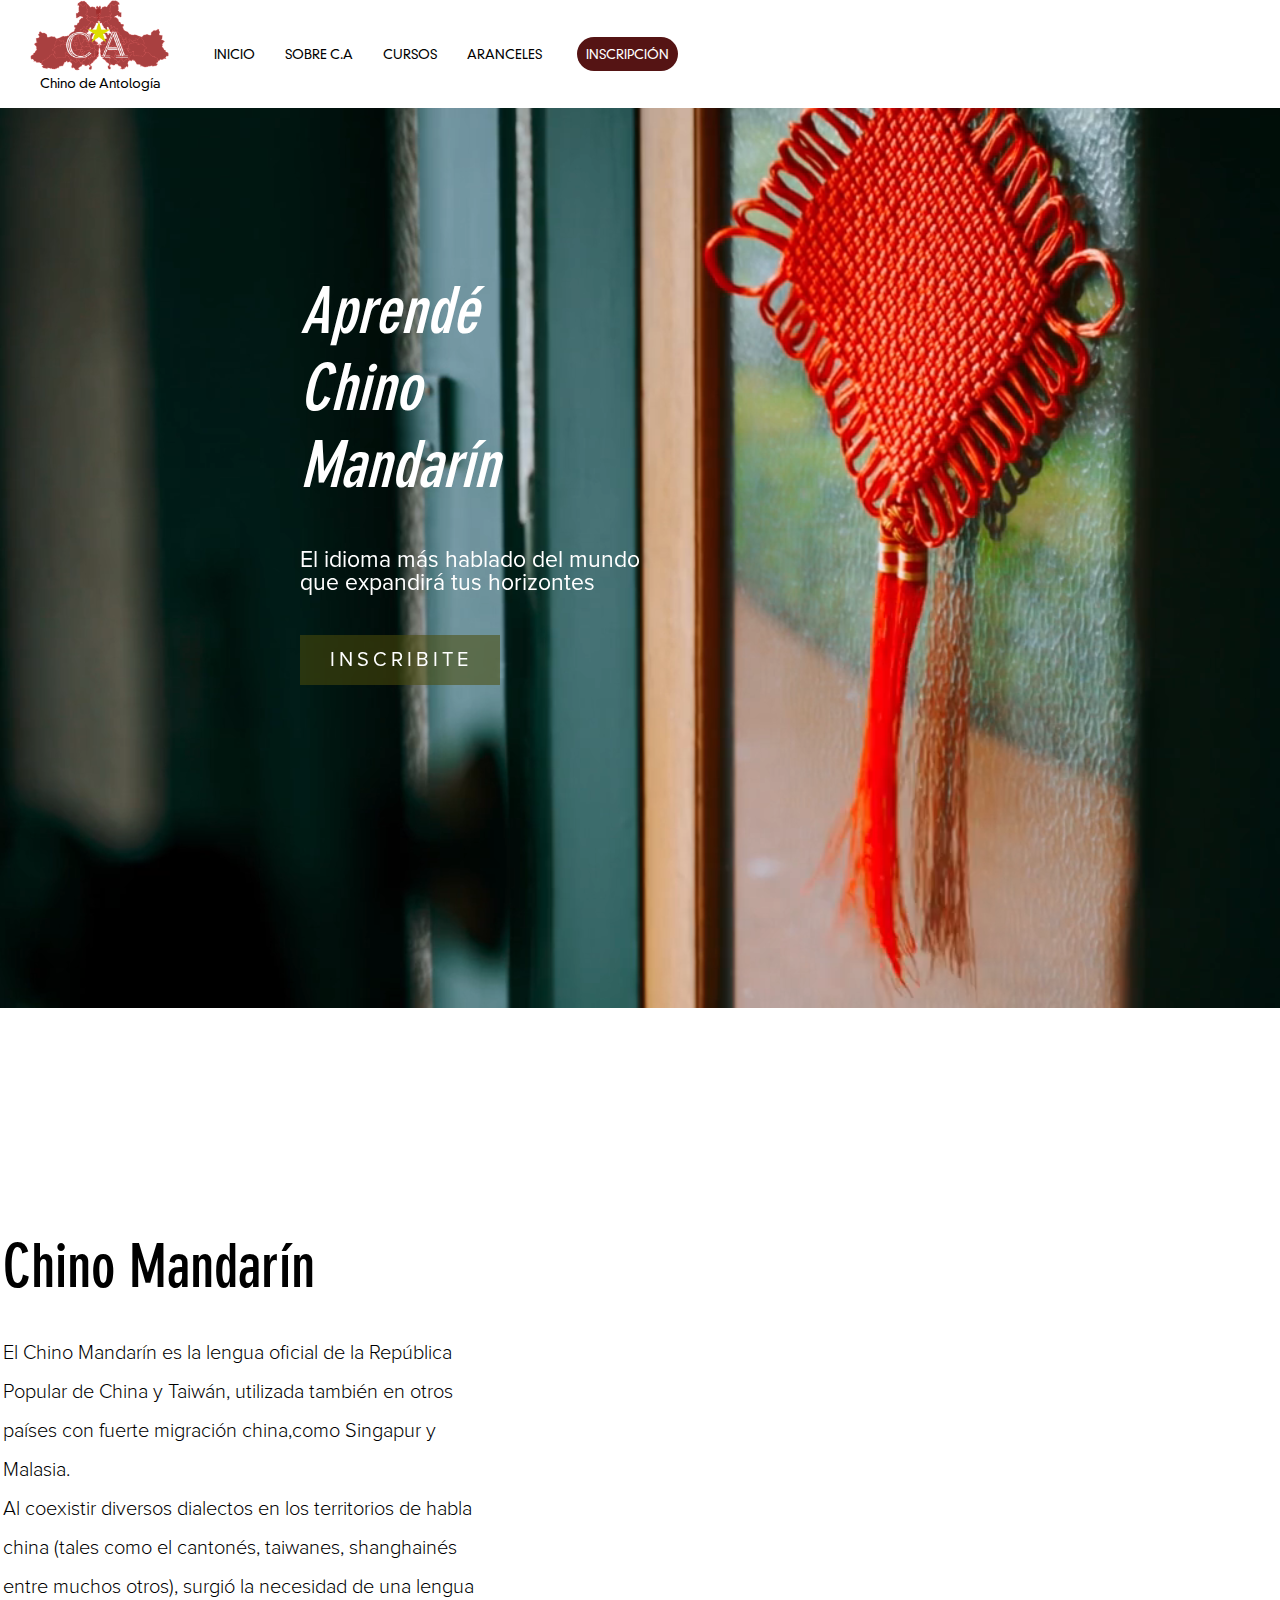
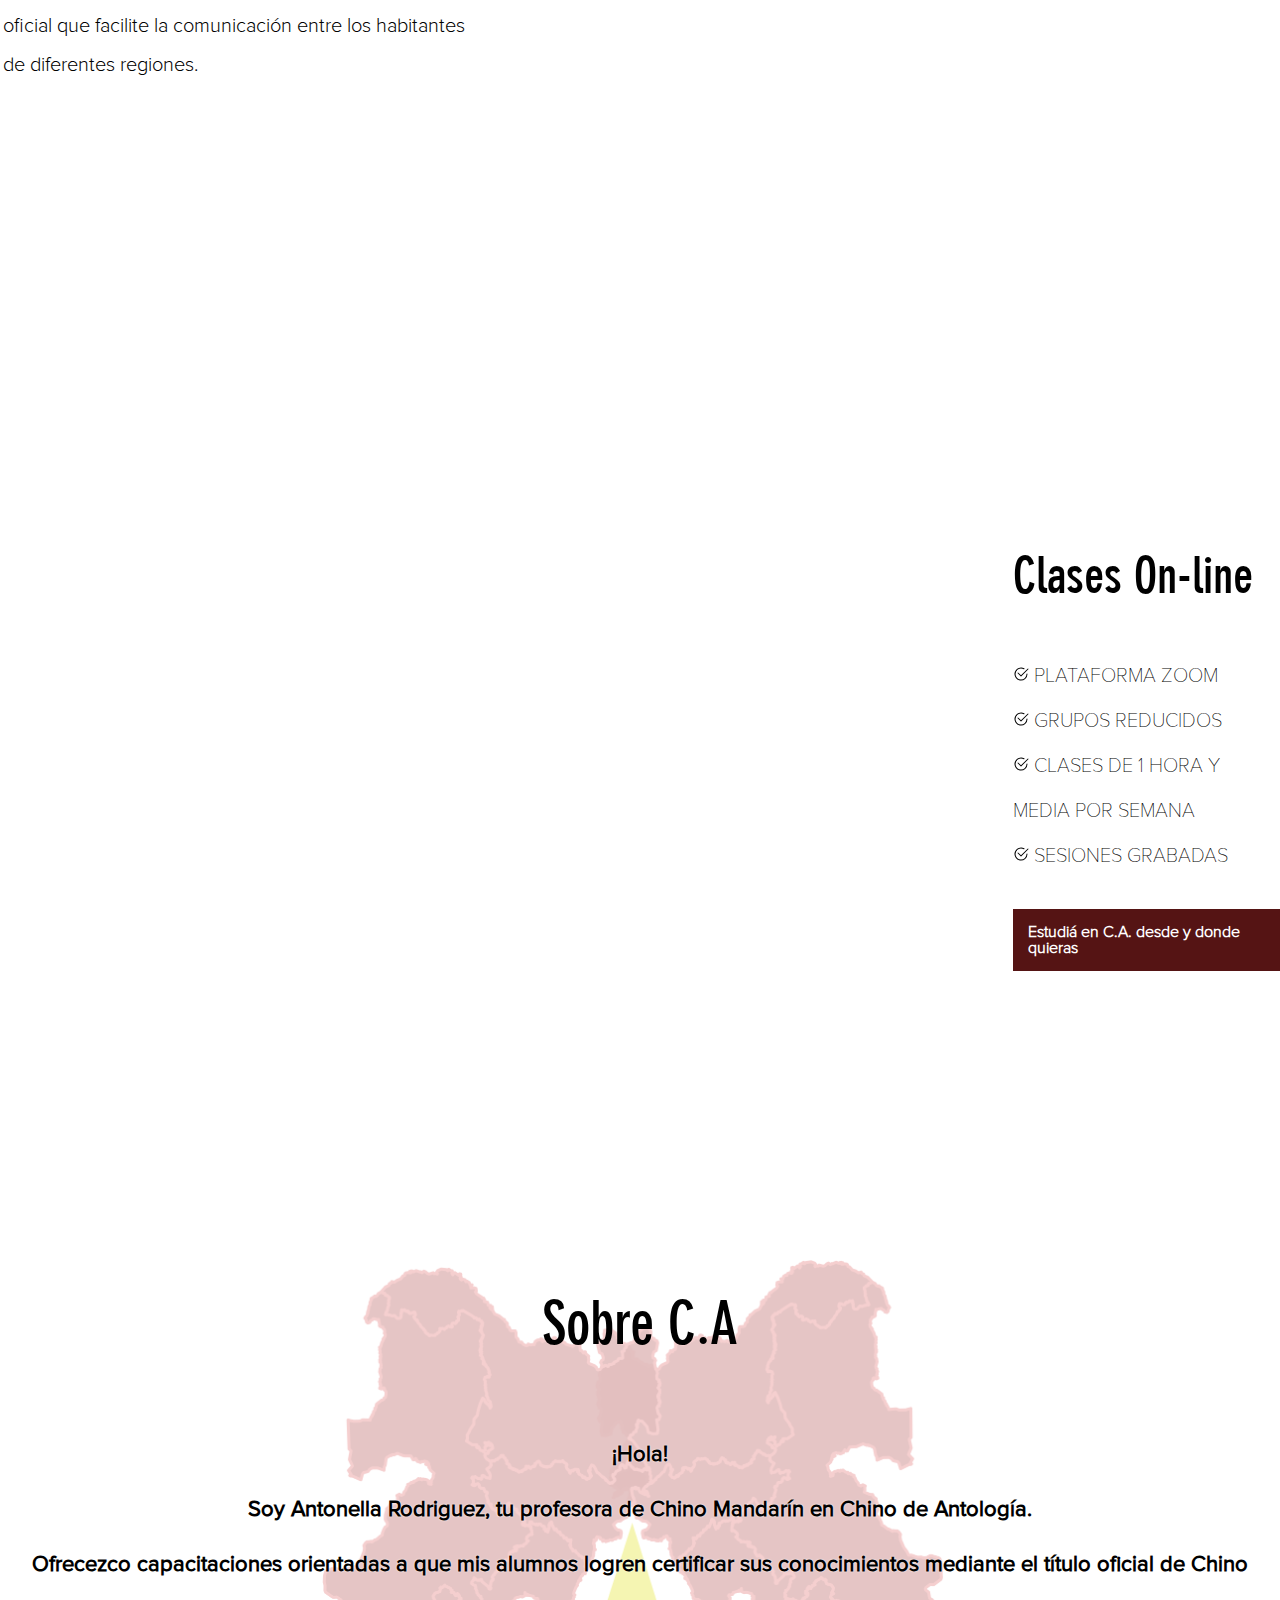
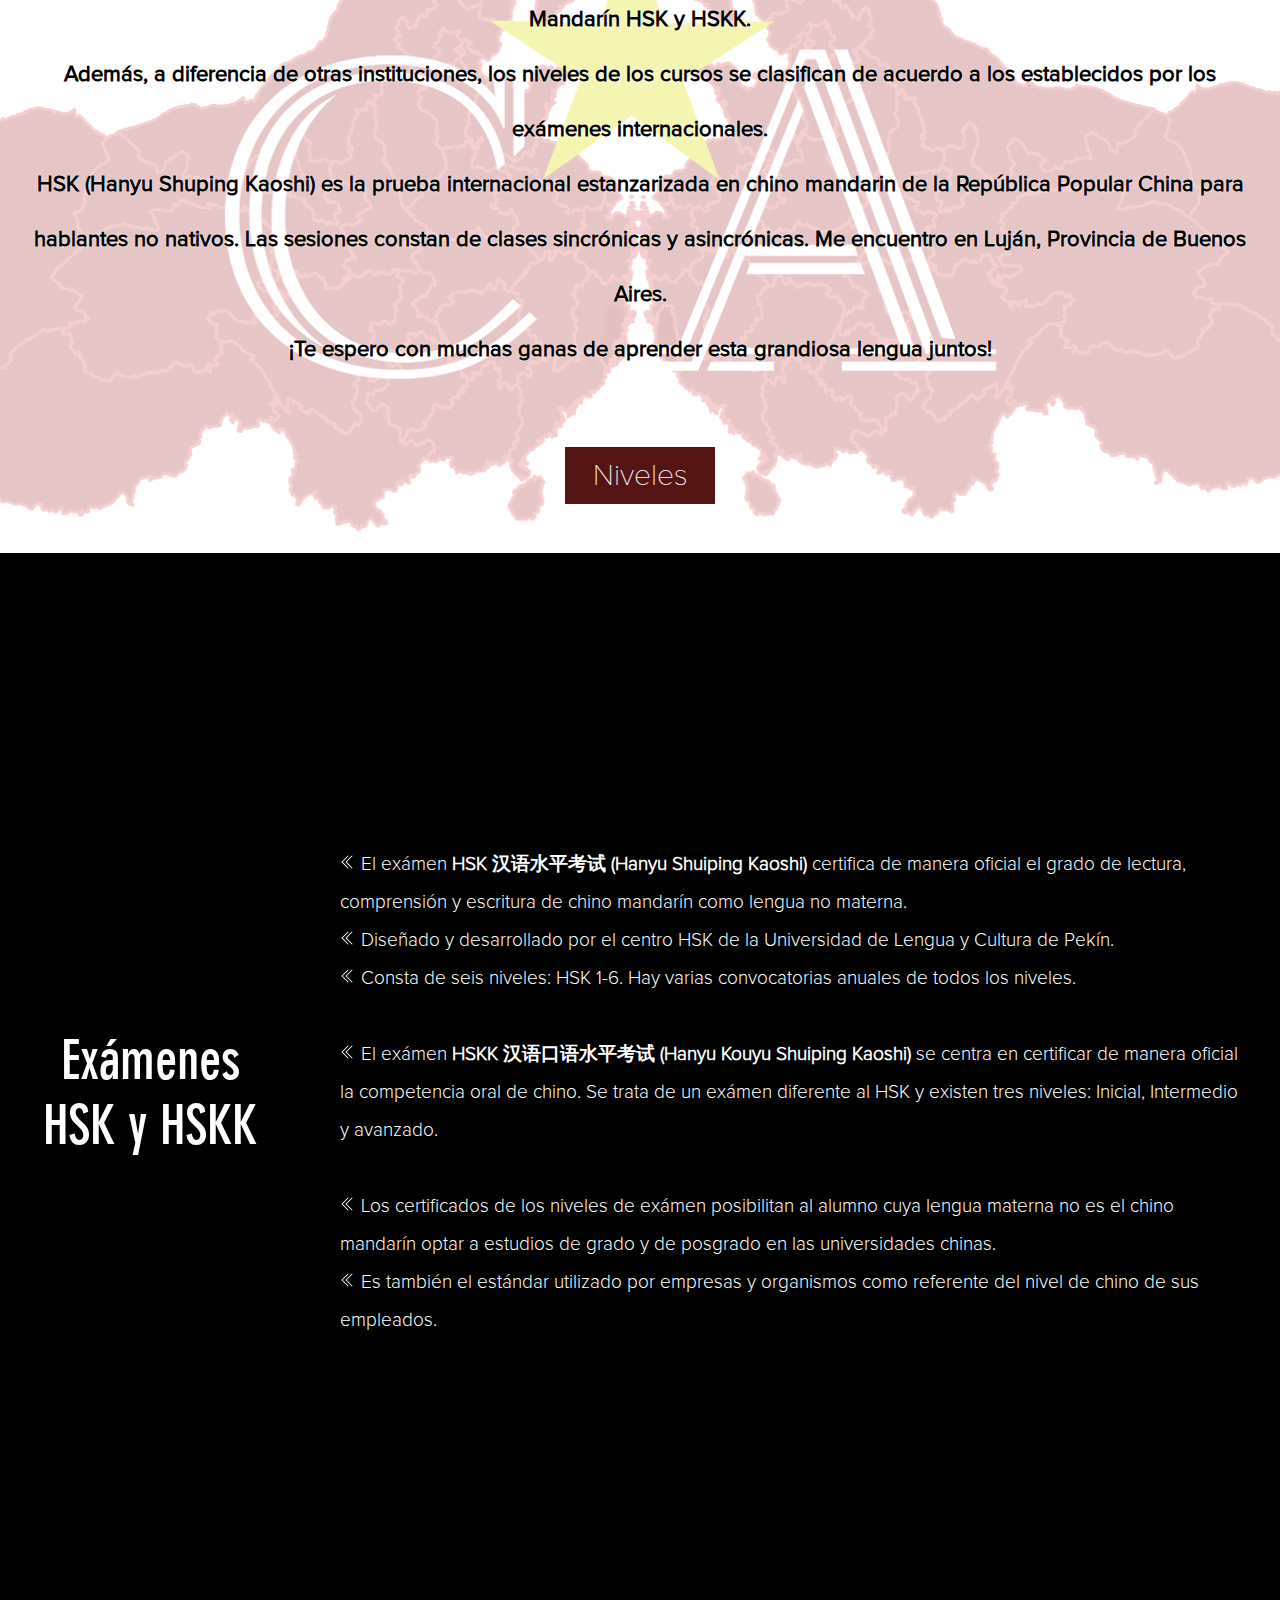
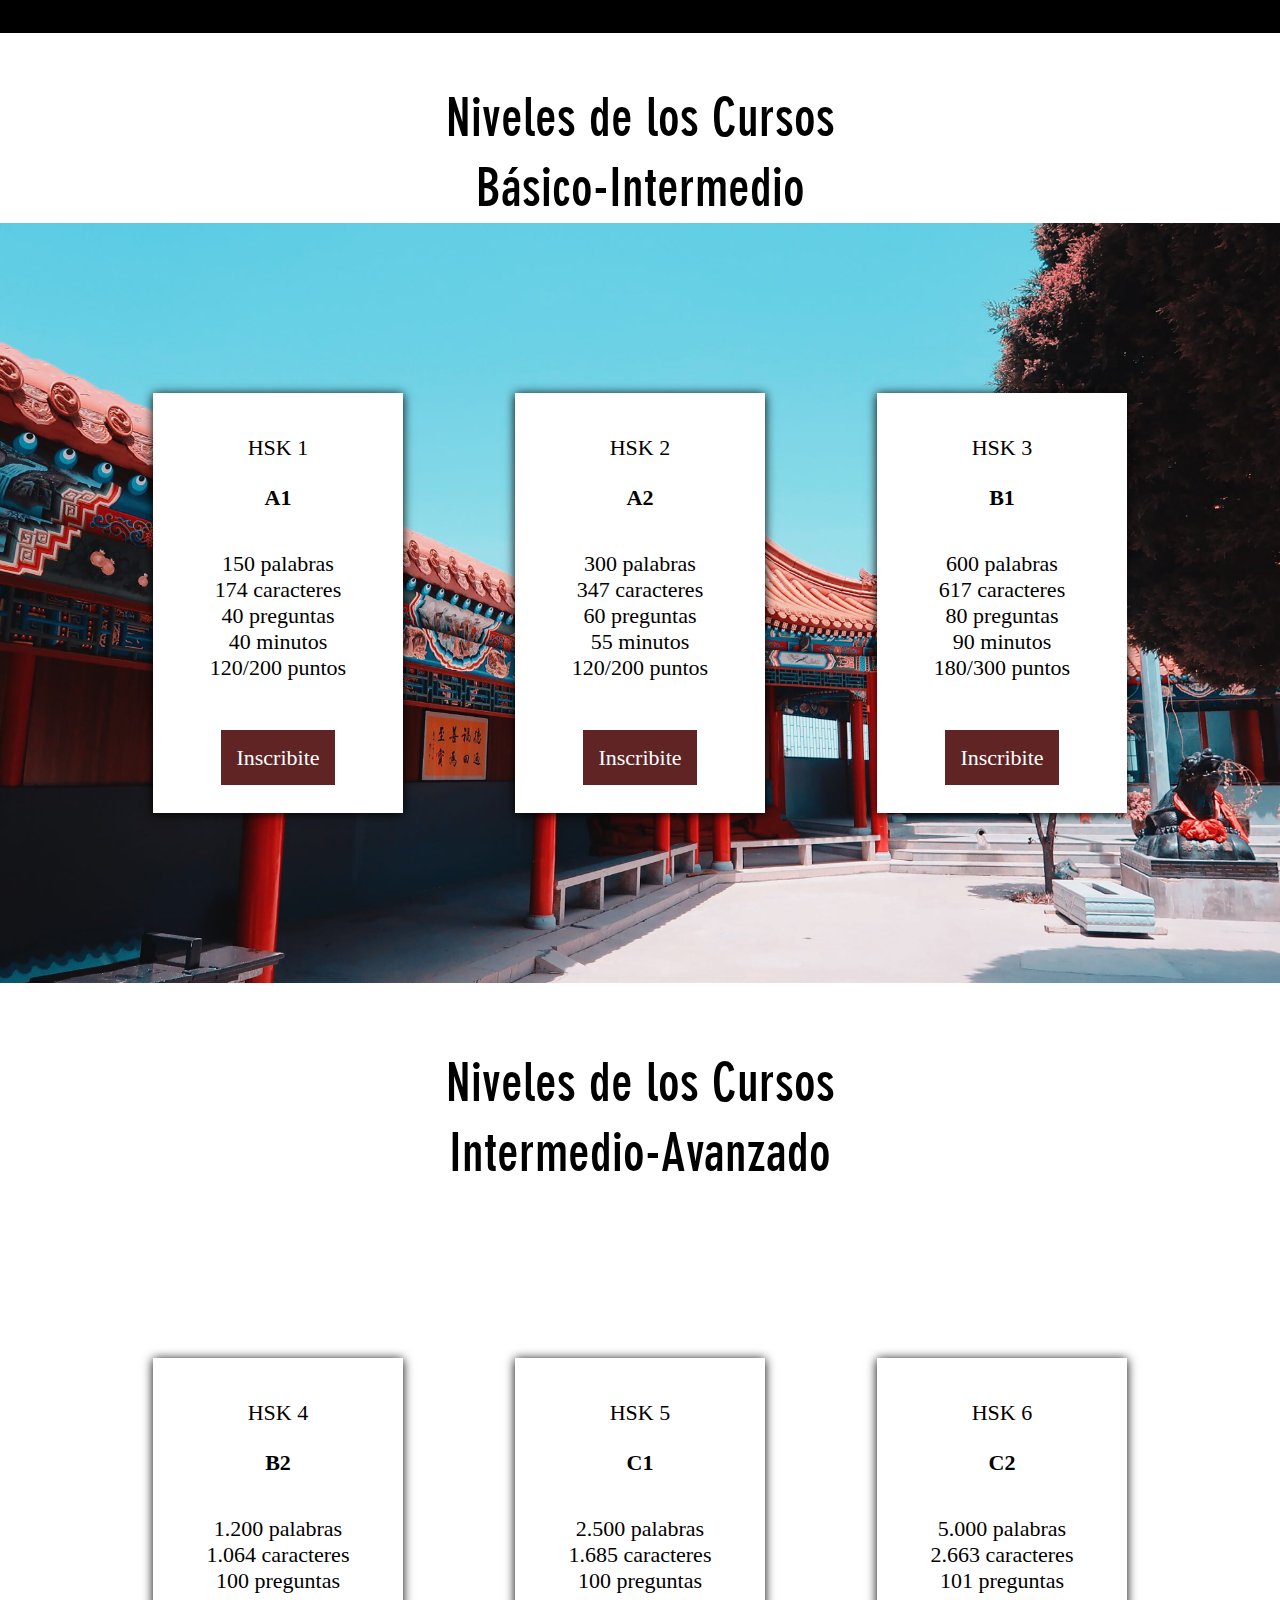
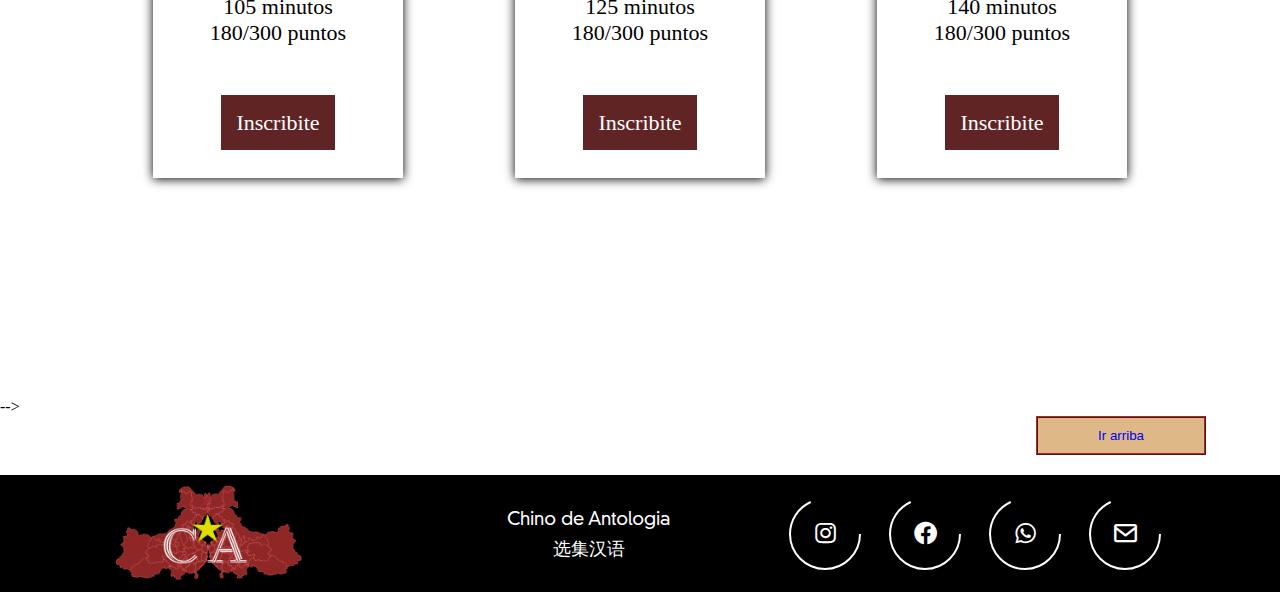
==== index.html @ 507c47c3 "Página Web de Chino Mandarín" ====
<!DOCTYPE html>
<html lang="en">
<head>
    <meta charset="UTF-8">
    <meta http-equiv="X-UA-Compatible" content="IE=edge">
    <meta name="viewport" content="width=device-width, initial-scale=1.0">
    <link href="https://unpkg.com/aos@2.3.1/dist/aos.css" rel="stylesheet">
    <link rel="stylesheet" href="./css/style.css">
    <link rel="shortcut icon" href="./assets/images/favicon_io/favicon.ico" type="image/x-icon">
    <link href='https://unpkg.com/boxicons@2.1.1/css/boxicons.min.css' rel='stylesheet'>
    <title>Chino de Antología</title>
</head>



<body>

<!-- <audio src="./assets/audio/audiodefondo.mp3" autoplay loop> </audio> -->

    <!-- HEADER -->


    <div class="flex-container-header">

        <header>
                <figure class="logo">
                        <img src="./assets/images/logo.png" alt="logotipo" height="100px">
                        <figcaption> Chino de Antología </figcaption>
                </figure>
        </header>


        <nav id="nav">
            <ul>
                <li> <a href=""> INICIO </a></li>
                <li> <a href="#about"> SOBRE C.A </a></li>
                <li> <a href="#courses"> CURSOS </a></li>
                <li> <a href="./pages/aranceles.html" target="_blank"> ARANCELES</a></li>
                <li> <a href="./pages/form.html" target="_blank" rel="noopener noreferrer" class="inscription parpadea">  INSCRIPCIÓN </a> </li>
            </ul>
        </nav>
        
    </div>
    




    <!-- CONTENIDO PRINCIPAL -->





    <main>
        <video src="./assets/video/file.mp4" autoplay muted loop> </video>

        <div class="text_header">
            <h1> Aprendé Chino Mandarín</h1>
            <h2> El idioma más hablado del mundo <br> que expandirá tus horizontes </h2>
            <a href="./pages/form.html" target="_blank" rel="noopener noreferrer" class="span"> <span> INSCRIBITE </span>  </a>
    

        </div>
            
    </main>
    


    
<!-- SECCION 1 -->


    <section >
        <article class="main2">

            <div class="main2_text"> 
                <h2> Chino Mandarín</h2>
                <p> El Chino Mandarín es la lengua oficial de la República Popular de China y Taiwán, utilizada también en otros países con fuerte migración china,como Singapur y Malasia. <br> Al coexistir diversos dialectos en los territorios de habla china (tales como el cantonés, taiwanes, shanghainés entre muchos otros), surgió la necesidad de una lengua oficial que facilite la comunicación entre los habitantes de diferentes regiones.</p>
            </div>

            <div class="main2_img" data-aos="fade-left">
                <img src="./assets/images/main2.jpg" alt="">
            </div>

        </article>
    </section>    
    
    
    

    <!-- SECCION 2 -->



    <aside class="aside1">

        <div>    
            <img src="./assets/images/aside1.jpg" alt="" class="img_aside" data-aos="fade-right">
        </div>
            
        <div class="online">
            <h2> Clases On-line </h2>
            <ol>
                <li> <svg xmlns="http://www.w3.org/2000/svg" width="16" height="16" fill="currentColor" class="bi bi-check2-circle" viewBox="0 0 16 16">
                    <path d="M2.5 8a5.5 5.5 0 0 1 8.25-4.764.5.5 0 0 0 .5-.866A6.5 6.5 0 1 0 14.5 8a.5.5 0 0 0-1 0 5.5 5.5 0 1 1-11 0z"/>
                    <path d="M15.354 3.354a.5.5 0 0 0-.708-.708L8 9.293 5.354 6.646a.5.5 0 1 0-.708.708l3 3a.5.5 0 0 0 .708 0l7-7z"/>
                  </svg> Plataforma Zoom </li>
                <li> <svg xmlns="http://www.w3.org/2000/svg" width="16" height="16" fill="currentColor" class="bi bi-check2-circle" viewBox="0 0 16 16">
                    <path d="M2.5 8a5.5 5.5 0 0 1 8.25-4.764.5.5 0 0 0 .5-.866A6.5 6.5 0 1 0 14.5 8a.5.5 0 0 0-1 0 5.5 5.5 0 1 1-11 0z"/>
                    <path d="M15.354 3.354a.5.5 0 0 0-.708-.708L8 9.293 5.354 6.646a.5.5 0 1 0-.708.708l3 3a.5.5 0 0 0 .708 0l7-7z"/>
                  </svg> Grupos reducidos</li>
                <li> <svg xmlns="http://www.w3.org/2000/svg" width="16" height="16" fill="currentColor" class="bi bi-check2-circle" viewBox="0 0 16 16">
                    <path d="M2.5 8a5.5 5.5 0 0 1 8.25-4.764.5.5 0 0 0 .5-.866A6.5 6.5 0 1 0 14.5 8a.5.5 0 0 0-1 0 5.5 5.5 0 1 1-11 0z"/>
                    <path d="M15.354 3.354a.5.5 0 0 0-.708-.708L8 9.293 5.354 6.646a.5.5 0 1 0-.708.708l3 3a.5.5 0 0 0 .708 0l7-7z"/>
                  </svg> Clases de 1 hora y media por semana </li>
                <li> <svg xmlns="http://www.w3.org/2000/svg" width="16" height="16" fill="currentColor" class="bi bi-check2-circle" viewBox="0 0 16 16">
                    <path d="M2.5 8a5.5 5.5 0 0 1 8.25-4.764.5.5 0 0 0 .5-.866A6.5 6.5 0 1 0 14.5 8a.5.5 0 0 0-1 0 5.5 5.5 0 1 1-11 0z"/>
                    <path d="M15.354 3.354a.5.5 0 0 0-.708-.708L8 9.293 5.354 6.646a.5.5 0 1 0-.708.708l3 3a.5.5 0 0 0 .708 0l7-7z"/>
                  </svg> Sesiones grabadas </li>
            </ol>
            <a href="./pages/form.html" target="_blank" rel="noopener noreferrer" class="a_online"> <p> Estudiá en C.A. desde y donde quieras </p> </a>
        </div>

        

    </aside>




        <!-- SECCION 3 -->


    
    <section>

        <article class="article1" id="about">
            <h3> Sobre C.A </h3>

            <p class="text_ca"> ¡Hola! <br> Soy Antonella Rodriguez, tu profesora de Chino Mandarín en Chino de Antología. <br> Ofrecezco capacitaciones orientadas a que mis alumnos logren certificar sus conocimientos mediante el título oficial de Chino Mandarín HSK y HSKK. <br> Además, a diferencia de otras instituciones, los niveles de los cursos se clasifican de acuerdo a los establecidos por los exámenes internacionales. <br> HSK (Hanyu Shuping Kaoshi) es la prueba internacional estanzarizada en chino mandarin de la República Popular China para hablantes no nativos. Las sesiones constan de clases sincrónicas y asincrónicas. Me encuentro en Luján, Provincia de Buenos Aires. <br>¡Te espero con muchas ganas de aprender esta grandiosa lengua juntos! </p> 
            <p class="level"> <a href="#courses" class="a_level"> Niveles </a> </p>

            <img src="../assets/images/logo.png" alt="" class="img_fondo">
        </article>

    </section>
    
    


<!-- SECCION 4 -->





<aside>
            
    <article class="aside2">
        <h4> Exámenes HSK y HSKK </h4>
        
        <ol>
            <li> <svg xmlns="http://www.w3.org/2000/svg" width="16" height="16" fill="currentColor" class="bi bi-chevron-double-left" viewBox="0 0 16 16">
                <path fill-rule="evenodd" d="M8.354 1.646a.5.5 0 0 1 0 .708L2.707 8l5.647 5.646a.5.5 0 0 1-.708.708l-6-6a.5.5 0 0 1 0-.708l6-6a.5.5 0 0 1 .708 0z"/>
                <path fill-rule="evenodd" d="M12.354 1.646a.5.5 0 0 1 0 .708L6.707 8l5.647 5.646a.5.5 0 0 1-.708.708l-6-6a.5.5 0 0 1 0-.708l6-6a.5.5 0 0 1 .708 0z"/>
              </svg> </svg>  El exámen <b> HSK 汉语水平考试 (Hanyu Shuiping Kaoshi) </b> certifica de manera oficial el grado de lectura, comprensión y escritura de chino mandarín como lengua no materna. </li> 

                <li> <svg xmlns="http://www.w3.org/2000/svg" width="16" height="16" fill="currentColor" class="bi bi-chevron-double-left" viewBox="0 0 16 16">
                    <path fill-rule="evenodd" d="M8.354 1.646a.5.5 0 0 1 0 .708L2.707 8l5.647 5.646a.5.5 0 0 1-.708.708l-6-6a.5.5 0 0 1 0-.708l6-6a.5.5 0 0 1 .708 0z"/>
                    <path fill-rule="evenodd" d="M12.354 1.646a.5.5 0 0 1 0 .708L6.707 8l5.647 5.646a.5.5 0 0 1-.708.708l-6-6a.5.5 0 0 1 0-.708l6-6a.5.5 0 0 1 .708 0z"/>
                  </svg> Diseñado y desarrollado por el centro HSK de la Universidad de Lengua y Cultura de Pekín.</li>

                <li> <svg xmlns="http://www.w3.org/2000/svg" width="16" height="16" fill="currentColor" class="bi bi-chevron-double-left" viewBox="0 0 16 16">
                    <path fill-rule="evenodd" d="M8.354 1.646a.5.5 0 0 1 0 .708L2.707 8l5.647 5.646a.5.5 0 0 1-.708.708l-6-6a.5.5 0 0 1 0-.708l6-6a.5.5 0 0 1 .708 0z"/>
                    <path fill-rule="evenodd" d="M12.354 1.646a.5.5 0 0 1 0 .708L6.707 8l5.647 5.646a.5.5 0 0 1-.708.708l-6-6a.5.5 0 0 1 0-.708l6-6a.5.5 0 0 1 .708 0z"/>
                  </svg> Consta de seis niveles: HSK 1-6. Hay varias convocatorias anuales de todos los niveles. </li> <br>


            <li> <svg xmlns="http://www.w3.org/2000/svg" width="16" height="16" fill="currentColor" class="bi bi-chevron-double-left" viewBox="0 0 16 16">
                <path fill-rule="evenodd" d="M8.354 1.646a.5.5 0 0 1 0 .708L2.707 8l5.647 5.646a.5.5 0 0 1-.708.708l-6-6a.5.5 0 0 1 0-.708l6-6a.5.5 0 0 1 .708 0z"/>
                <path fill-rule="evenodd" d="M12.354 1.646a.5.5 0 0 1 0 .708L6.707 8l5.647 5.646a.5.5 0 0 1-.708.708l-6-6a.5.5 0 0 1 0-.708l6-6a.5.5 0 0 1 .708 0z"/>
              </svg>  El exámen <b>HSKK 汉语口语水平考试 (Hanyu Kouyu Shuiping Kaoshi) </b> se centra en certificar de manera oficial la competencia oral de chino. Se trata de un exámen diferente al HSK y existen tres niveles: Inicial, Intermedio y avanzado.</li> <br>

                <li> <svg xmlns="http://www.w3.org/2000/svg" width="16" height="16" fill="currentColor" class="bi bi-chevron-double-left" viewBox="0 0 16 16">
                    <path fill-rule="evenodd" d="M8.354 1.646a.5.5 0 0 1 0 .708L2.707 8l5.647 5.646a.5.5 0 0 1-.708.708l-6-6a.5.5 0 0 1 0-.708l6-6a.5.5 0 0 1 .708 0z"/>
                    <path fill-rule="evenodd" d="M12.354 1.646a.5.5 0 0 1 0 .708L6.707 8l5.647 5.646a.5.5 0 0 1-.708.708l-6-6a.5.5 0 0 1 0-.708l6-6a.5.5 0 0 1 .708 0z"/>
                  </svg> Los certificados de los niveles de exámen posibilitan al alumno cuya lengua materna no es el chino mandarín optar a estudios de grado y de posgrado en las universidades chinas. </li>

                <li> <svg xmlns="http://www.w3.org/2000/svg" width="16" height="16" fill="currentColor" class="bi bi-chevron-double-left" viewBox="0 0 16 16"> <path fill-rule="evenodd" d="M8.354 1.646a.5.5 0 0 1 0 .708L2.707 8l5.647 5.646a.5.5 0 0 1-.708.708l-6-6a.5.5 0 0 1 0-.708l6-6a.5.5 0 0 1 .708 0z"/> <path fill-rule="evenodd" d="M12.354 1.646a.5.5 0 0 1 0 .708L6.707 8l5.647 5.646a.5.5 0 0 1-.708.708l-6-6a.5.5 0 0 1 0-.708l6-6a.5.5 0 0 1 .708 0z"/> </svg> Es también el estándar utilizado por empresas y organismos como referente del nivel de chino de sus empleados. </li>
        </ol>
    </article>

</section>





<!-- SECCION 5 -->


    <section>
        
        <article class="article2" id="courses">
            <h3> Niveles de los Cursos <br> Básico-Intermedio</h3>
            
                <div class="grid-container1">

                    <div class="box1">
                        <p>HSK 1 </p>
                        <p> <b> A1 </b></p>

                        <ol>
                            <li> 150 palabras </li>
                            <li> 174 caracteres  </li>
                            <li> 40 preguntas </li>
                            <li> 40 minutos </li>
                            <li> 120/200 puntos </li>
                        </ol>

                        <p> <a href="./pages/form.html" target="_blank" rel="noopener noreferrer" class="hsk1"> Inscribite </a> </p>
                    </div>
                    
                        
                    <div class="box2">
                       
                        <p>HSK 2 </p>
                        <p> <b> A2 </b></p>
                            <ol>
                                <li>300 palabras</li>
                                <li> 347 caracteres </li>
                                <li> 60 preguntas </li>
                                <li> 55 minutos </li>
                                <li>120/200 puntos</li>
                            </ol>

                            <p> <a href="./pages/form.html" target="_blank" rel="noopener noreferrer" class="hsk2"> Inscribite </a> </p>
                        </div>
                        
                        
                        <div class="box3">

                            <p>HSK 3 </p>
                            <p> <b> B1 </b></p>
                            <ol>
                                <li>600 palabras</li>
                                <li> 617 caracteres </li>
                                <li> 80 preguntas </li>
                                <li> 90 minutos </li>
                                <li>180/300 puntos</li>
                            </ol>

                            <p> <a href="./pages/form.html" target="_blank" rel="noopener noreferrer" class="hsk3"> Inscribite </a> </p>
                        </div>
                        
                    </div>

            <img src="" alt="">
            
        </article>
        
    </section>
    



    <!-- SECCION 6 -->



    
    <section>
        <article class="article3">
                <h3> Niveles de los Cursos <br> Intermedio-Avanzado </h3>
             
            <div class="grid-container2"> 

                <div class="box4">
                    <p>HSK 4 </p>
                    <p> <b> B2 </b></p>
                    <ol>
                        <li>1.200 palabras</li>
                        <li> 1.064 caracteres </li>
                        <li> 100 preguntas </li>
                        <li> 105 minutos </li>
                        <li> 180/300 puntos</li>
                    </ol>

                    <p> <a href="./pages/form.html" target="_blank" rel="noopener noreferrer" class="hsk4"> Inscribite </a> </p>
                </div>
                
                <div class="box5">
                    <p>HSK 5 </p>
                    <p> <b> C1 </b></p>
                    <ol>
                        <li> 2.500 palabras</li>
                        <li> 1.685 caracteres </li>
                        <li> 100 preguntas </li>
                        <li> 125 minutos </li>
                        <li> 180/300 puntos</li>
                    </ol>
                    <p> <a href="./pages/form.html" target="_blank" rel="noopener noreferrer" class="hsk4"> Inscribite </a> </p>
                </div>
                
                <div class="box6">
                    <p>HSK 6 </p>
                    <p> <b> C2 </b></p>
                    <ol>
                        <li> 5.000 palabras</li>
                        <li> 2.663 caracteres </li>
                        <li> 101 preguntas </li>
                        <li> 140 minutos </li>
                        <li> 180/300 puntos</li>
                    </ol>
                    <p> <a href="./pages/form.html" target="_blank" rel="noopener noreferrer" class="hsk6"> Inscribite </a> </p>
                </div>
                
            </div>    
        </article>
            
        </section>
        
           
         
        
<!-- SECCION 7 -->




    
    <!-- <section>
        
        <article class="article4">
            <h5> Aranceles </h5> -->
                
                    <!-- <div class="month ">
                        <h6> SUSCRIPCION <br> MENSUAL </h6>
                        <p class="st_p"> $ / mes</p>
                        <p class="nd_p"> Todos los medios de pago. </p> 
                        <p> Desde marzo hasta diciembre. <br> ¡Descanso en vacaciones de verano y vacaciones de invierno. </p>
                    </div> -->
                    
                    <!-- <div class="year ">
                        <h7> SUSCRIPCION <br> ANUAL </h7>
                        <p class="st_pp"> $ / año</p>
                        <p class="nd_p"> Todos los medios de pago. </p> 
                        <p> Desde marzo hasta diciembre. <br> ¡Descanso en vacaciones de verano y vacaciones de invierno. </p>
                    </div> -->
                    
                
        <!-- </article>
        
    </section> --> -->








    <!-- BOTON -->
    





    <aside class="boton">
        <button class="up">  <a href="#nav"> Ir arriba </a> </button>
    </aside>
    






    <!-- PIE DE PAGINA-->


    
    

    
    <footer>
        
        <div class="footer-container">

            <img src="assets/images/logo_oscuro.png" class="dark_logo">

            <div class="footer_div">
                <span>Chino de Antologia</span>
                <span> 选集汉语 </span>
            </div>




<!-- ICONOS -->

        <div class="main_ico">

            <!-- INSTAGRAM -->

            <div class="icon">
                
                    <svg heigth="80" width="80">  
                        <circle cx="40" cy="40" r=35 stroke="white" stroke-width="2" fill="none"> </circle> 
                    </svg> 
                    
                    <a href="https://www.instagram.com/" target="_blank" rel="noopener noreferrer"> 
                        <i class='bx bxl-instagram'></i> 
                     </a>
            </div>


        <!-- FACEBOOK -->
    
            <div class="icon">

                <svg heigth="40" width="80">
                    <circle cx="40" cy="40" r=35 stroke="white" stroke-width="2" fill="none" ></circle>
                </svg>

                <a href="https://www.facebook.com/" target="_blank" rel="noopener noreferrer">
                    <i class='bx bxl-facebook-circle'></i>
                </a>
            </div>

        <!-- WSP -->

    
            <div class="icon">
                <svg heigth="80" width="80">
                    <circle cx="40" cy="40" r=35 stroke="white" stroke-width="2" fill="none" ></circle>
                </svg>

                <a href="http://wa.me/+5491148894335" target="_blank" rel="noopener noreferrer">
                    <i class='bx bxl-whatsapp' ></i>
                </a>
            </div>

        <!-- GMAIL -->

    
            <div class="icon">
                <svg heigth="80" width="80">
                    <circle cx="40" cy="40" r=35 stroke="white" stroke-width="2" fill="none" ></circle>
                </svg>
                <a href="mailto:rodriguezantonellajulieta@gmail.com" target="_blank" rel="noopener noreferrer">
                <i class='bx bx-envelope'></i>
                </a>
            </div>
            
        </div>


     </div>
     
    </footer>







<!-- ANIMACIONES -->





    <script src="https://unpkg.com/aos@2.3.1/dist/aos.js"></script>
    <script>
        AOS.init({
            duration:500,
        });
      </script>

</body>

</html>
---- css/style.css ----
* {
    margin: 0;
    padding: 0;
    box-sizing: border-box;
}




/* FUENTES */



@font-face {
    font-family: neuzeit;
    src: url(../fonts/neuzeit.ttf);
}


@font-face {
    font-family: neuzeit-light;
    src: url(../fonts/neuzeit-light.otf);
}

@font-face {
    font-family: proxima-nova;
    src: url(../fonts/proxima-nova.otf);
}

@font-face {
    font-family: neuzeit-bold;
    src: url(../fonts/neuzeit-bold-cond.otf);
}

@font-face {
    font-family: proxima-nova-thin;
    src:url(../fonts/proxima-nova-thin-pu.otf)
}

@font-face {
    font-family: proxima-nova-ligth;
    src:url(../fonts/proxima-nova-light.otf)
}




a{
    text-decoration: none;
}




/* HEADER */




.flex-container-header {
    display: flex;
    flex-direction: row;
    height: 12vh;
    width: 100%;
    font-family: neuzeit-light;
    font-weight: lighter;
    font-size: small;
    /* position: fixed; */
    background-color: white;
    z-index: 2;
}


.logo {
    text-align: center;   
    margin-left: 30px;
    font-family: neuzeit-light;
    font-size: small;
    }

.logo img {
    height: 8vh;
}

nav {
    display: flex;
    align-items: center;
    margin-left: 30px;
}

ul {
    list-style-type: none;
    display: flex;
}


ul a {
    padding: 15px;
    color: black;
    transition:all 1s ease;
}

ul li:hover {
    transform: translateY(-15%);
}

.inscription {
    background-color: rgb(85, 20, 20);
    border-radius: 20px;
    color: white;
    padding: 9px;
    margin-left: 20px;
}


.parpadea {
  
        animation-name: parpadeo;
        animation-duration: 1s;
        animation-timing-function: linear;
        animation-iteration-count: infinite;
      
        -webkit-animation-name:parpadeo;
        -webkit-animation-duration: 1.5s;
        -webkit-animation-timing-function: linear;
        -webkit-animation-iteration-count: infinite;
      }
      
      @-moz-keyframes parpadeo{  
        0% { opacity: 1.0; }
        50% { opacity: 0.0; }
        100% { opacity: 1.0; }
      }
      
      @-webkit-keyframes parpadeo {  
        0% { opacity: 1.0; }
        50% { opacity: 0.0; }
         100% { opacity: 1.0; }
      }
      
      @keyframes parpadeo {  
        0% { opacity: 1.0; }
         50% { opacity: 0.0; }
        100% { opacity: 1.0; }
      }
    






/* CONTENIDO PRINCIPAL */



    
.text_header {
    color: white; 
    text-align: left;
    height: 100vh; 
    display: flex;
    flex-direction: column;
    padding-top: 170px;
    padding-left: 300px;
    position:relative;
    z-index:2;    
}

.span {
    background-color:  rgba(76, 76, 11, 0.553);
    font-family: proxima-nova;
    font-size: 20px;
    padding: 15px 30px;
    color: white;
    display: inline;
    width: 200px;
    position: relative;
    display: inline-block;
    letter-spacing: 4px;
    transition: 0.2s;
}

.span:hover {
    background-color:darkred;
    box-shadow: 0 0 10px darkred, 0 0 40px darkred;
}

h1 {
    font-size: 4rem;
    max-width: 7ch;
    font-family: neuzeit-bold;
    font-style:italic;
    font-weight: bolder;
}

.text_header h2 {
    font-family:proxima-nova;
    font-weight: lighter;
    margin: 40px 0;
    font-size: 23px;
}


video {
     opacity: 1;
     position: absolute;
     width: 100%;
     height: 100vh;
     object-fit:cover;  
    }





/* SECCION 1 */





.main2 {
    display: flex;
    justify-content:space-around;
    align-items:center;
    height: 100vh;   
    overflow: hidden;
}

.main2_text p {
    max-width: 40ch;
    font-size: 20px;
    font-family: proxima-nova-ligth;
    line-height: 39px;
    padding-top: 12px;
}

.main2_text>h2 {
    font-family: neuzeit;
    font-size: 60px;
    margin-bottom: 20px;
}

.main2_img>img {
    height: 480px;
    box-shadow: 5px 8px 12px black;
}




/* SECCION 2 */





.aside1 {
    display: flex;
    justify-content: space-around;
    align-items: center;
    margin-bottom: 45px;    
    height: 100vh;    
}

.online {
    display: flex;
    flex-direction: column;
    align-items: flex-start;
    justify-content: center;
}

.online h2 {
    font-size: 50px;
    margin-bottom: 3rem;
    font-family: neuzeit;
}

.online ol {
    margin-bottom: 30px;
    font-family: proxima-nova-thin;
    font-size: 20px;
    text-transform: uppercase;
    line-height: 45px;
    list-style-type: none;
}

.online p {
    background-color: rgb(85, 20, 20);
    color: white;
    padding: 15px;
    font-family: proxima-nova-ligth;
    font-weight: bold;
}


.img_aside {
    height: 75vh; 
    box-shadow: 5px 8px 12px black;   
    margin-top: 27px;
}





/* SECCION 3 */





.article1 {
    display: flex;
    flex-direction: column;
    align-items: center;
    justify-content:space-around;
    text-align: center;
    font-size: 30px;
    height: 100vh;    
}

.article1 h3 {
    font-family: neuzeit;
    font-size: 60px;
}


.text_ca {
    font-size: 22px;
    font-family: proxima-nova;
    line-height: 55px;
    font-weight: bolder;
    z-index: 2;
    text-shadow: 0 0 2px white;
    padding: 0 30px;
}

.level {
    background-color: rgb(85, 20, 20) ;
    width: 150px;
    padding: 10px;
    margin-bottom: 15px;
    font-family: proxima-nova-thin;
    cursor:pointer;
    transition: all 0.3s ease-in-out;
}

.level:hover {
    transform: scale(1.1);
    box-shadow: 7px 8px 15px black;
}

.a_level {
    color: white;
}

.img_fondo {
    z-index: -2;
    position: absolute;
    height: 100%;
    width: 100%;
    object-fit: cover;
    opacity: 0.3;
}







/* SECCION 4 */





.aside2 {
    display: flex;
    justify-content: space-around;
    align-items: center;
    background-color: black;
    color: white;
    height: 120vh;    

}


.aside2 h4 {
    max-width: 10ch;
    font-size:55px;
    text-align: center;
    font-family: neuzeit;
}


.aside2 ol {
    font-family: proxima-nova-ligth;
    font-size:19px;
    line-height: 38px;
    max-width: 75ch;
    list-style-type: none;
}







/* SECCION 5 y SECCION 6 */



.pin {
    justify-content: center;
}


.article2 , .article3 {
    text-align: center;
    font-family: neuzeit;
    font-size: 45px;
    margin: 50px 0;
    height: 100vh;
    display: flex;
    flex-direction: column;
    justify-content: space-around;
}

.article2>h3, .article3>h3 {
    line-height: 70px;
}

.article3 {
    margin-top: 65px;
}



.grid-container1, .grid-container2 {
    display: grid;
    height: 100vh;
    grid-template-columns: repeat(3,min-content);
    column-gap: 7rem;
    justify-content: center; 
    align-content: center;  
    font-family: proxima-nova-light;
    font-size: 22px;
}

.grid-container1 {
    background-image: url(../assets/images/container1.jpg);
    background-size: cover;
}

.grid-container2 {
    background-image: url(../assets/images/container2.jpg);
    background-size: cover;
}

.box1, .box2, .box3, .box4, .box5, .box6 {
    display: flex;
    flex-direction: column;
    justify-content: space-around;
    background-color: white;
    box-shadow: 0px 1px 10px black;
    transition: all 1s ease;
    padding: 30px;
    height: 420px;
    width: 250px;
}

.box1:hover, .box2:hover, .box3:hover, .box4:hover, .box5:hover, .box6:hover {
    box-shadow: 5px 5px 20px black;
    transform: translateY(-6%);
}

.article2 ol, .article3 ol {
    list-style-type: none;
    margin: 15px 0 40px 0;
}

.hsk1, .hsk2, .hsk3, .hsk4, .hsk5, .hsk6 {
    background-color: rgba(85, 20, 20, 0.934);
    color: white;
    padding: 15px;
    margin-top: 30px;
}









/*  MAIN ARANCELES */






.article4 {
    display: grid;
    height: 100vh;
    grid-template-columns: repeat(5,20%);
    grid-template-areas: "a b c d e"
                         "f g h i j"
                         "k l m n o";
   margin-bottom:60px ;
}


.article4 h5 {
    grid-area: c;
    text-align: center;
    font-size: 60px;
    font-family: neuzeit;
    margin: 40px 0 35px 0;
}


.month {
    grid-area: l;
    display: flex;
    flex-direction: column;
    text-align: center;
    background-color: rgb(85, 20, 20);
    color: black;
    font-family: proxima-nova-light;
    font-style: italic;
    font-size: 20px;
    line-height: 45px;
    margin-bottom: 70px;
}


h6, .st_p {
    font-style: normal;
    grid-area: g;
    font-size: 40px ;
    font-family: neuzeit;
    margin-top: 25px;
    color: white;
}



.nd_p {
    font-style: normal;
    color: white;
    line-height: 45px ;
}



.year {
    grid-area: n;
    display: flex;
    flex-direction: column;
    text-align: center;
    background-color: rgb(85, 20, 20);
    color: black;
    font-family: proxima-nova-light;
    font-style: italic;
    font-size: 20px;
    line-height: 45px;
    margin-bottom: 70px;
}

h7, .st_pp {
    font-style: normal;
    grid-area: i;
    font-size: 40px ;
    font-family: neuzeit;
    margin-top: 25px;
    color: white;
}

.st_p, .st_pp {
    margin-bottom: 50px;
}


.year, .month {
    padding: 25px;
    box-shadow: 0 5px 17px black;
    transition:all 1s ease;
}

.year:hover, .month:hover {
    transform:scale(1.10);
}

  


/* BOTON */




.boton{
    display: grid;
    grid-template-areas: "left . . . . .center . . . . . right";
}

.up {
    grid-area: rigth;
    width: 170px;
    padding: 10px;
    margin-bottom: 20px;
    background-color:burlywood;
    border: ridge 2px brown;
    transition: all .5s ease-out;
}


.up:hover {
    transform: translateX(14%);   
}






/* PIE DE PAGINA */


.dark_logo {
    padding: 10px;
}



.footer-container {
    display: flex;
    flex-direction: row;
    justify-content: space-evenly;
    height: 13vh;
    width: 100%;
    color: white;
    background-color: black;
}

.footer_div {
    display: flex;
    flex-direction: column;
    text-align: center;
    line-height: 30px;
    align-self: center;
    font-size: 18px;
    font-family: neuzeit-light;
    margin-left: 90px;


}





.main_ico {
    display: flex;
    align-items: center;
    justify-content: center;
    flex-wrap: wrap;
    overflow:hidden;  
}

.icon {
    position: relative;
    /* width: 80px; */
    height: 80px;
    margin: 10px;
    border-radius: 50%;
    transition: all .8s;
    cursor: pointer;
}

.icon:hover:nth-child(1) {
    background-color: #e60073;
    box-shadow:  0 0 20px #e60073 ;
}

.icon:hover:nth-child(2) {
    background-color: #1877f2;
    box-shadow:  0 0 20px #1877f2;
}

.icon:hover:nth-child(3) {
    background-color: #25d366;
    box-shadow: 0 0 20px #25d366 ;
}

.icon:hover:nth-child(4) {
    background-color: #1da1f2;
    box-shadow:  0 0 20px #1da1f2 ;
}

.icon i {
    color: #fff;
    position: absolute;
    top: 50%;
    left: 50%;
    transform: translate(-50%,-50%);
    font-size: 1.7rem;
}

svg circle {
    stroke-dasharray: 150;
    transition: all .8s ease-in-out;
}

.icon:hover circle {
    stroke-dasharray: 220;
}














/* PAGINA DE INSCRIPCION */




.form_container{ 
    display: grid;
    grid-template-areas: "a"
                        "b" ;
    grid-template-columns: repeat(1, auto);
    background-image: url(../assets/images/option6.jpg);
    background-size:cover ;
    background-position:top;
    height: 150vh;
    justify-items: center;
}


.form_container>h4 {
    grid-area: a;
    font-family: neuzeit;
    font-size: 35px;
    line-height: 50px;
    margin: auto;
    text-align: center;
    background-color: rgba(255, 255, 255, 0.668);
    padding: 30px;
    border-radius: 5px;
}



.form {
    grid-area: b;
    display: flex;
    flex-direction: column;
    background-color: rgba(0, 0, 0, 0.599);
    color: white;
    padding: 15px;
    border-radius: 5px;
    height: 70vh;
    width: 30vw;
    /* margin: auto; */
    box-shadow: 5px 8px 12px black;

}

.form input, select {
    padding: 10px 50px;
    margin: 15px 0;
}

.send, .reset {
    transition: all .5s ease;
}

.send:hover{
    background-color: yellowgreen;
}

.reset:hover {
    background-color:darkgray;
}
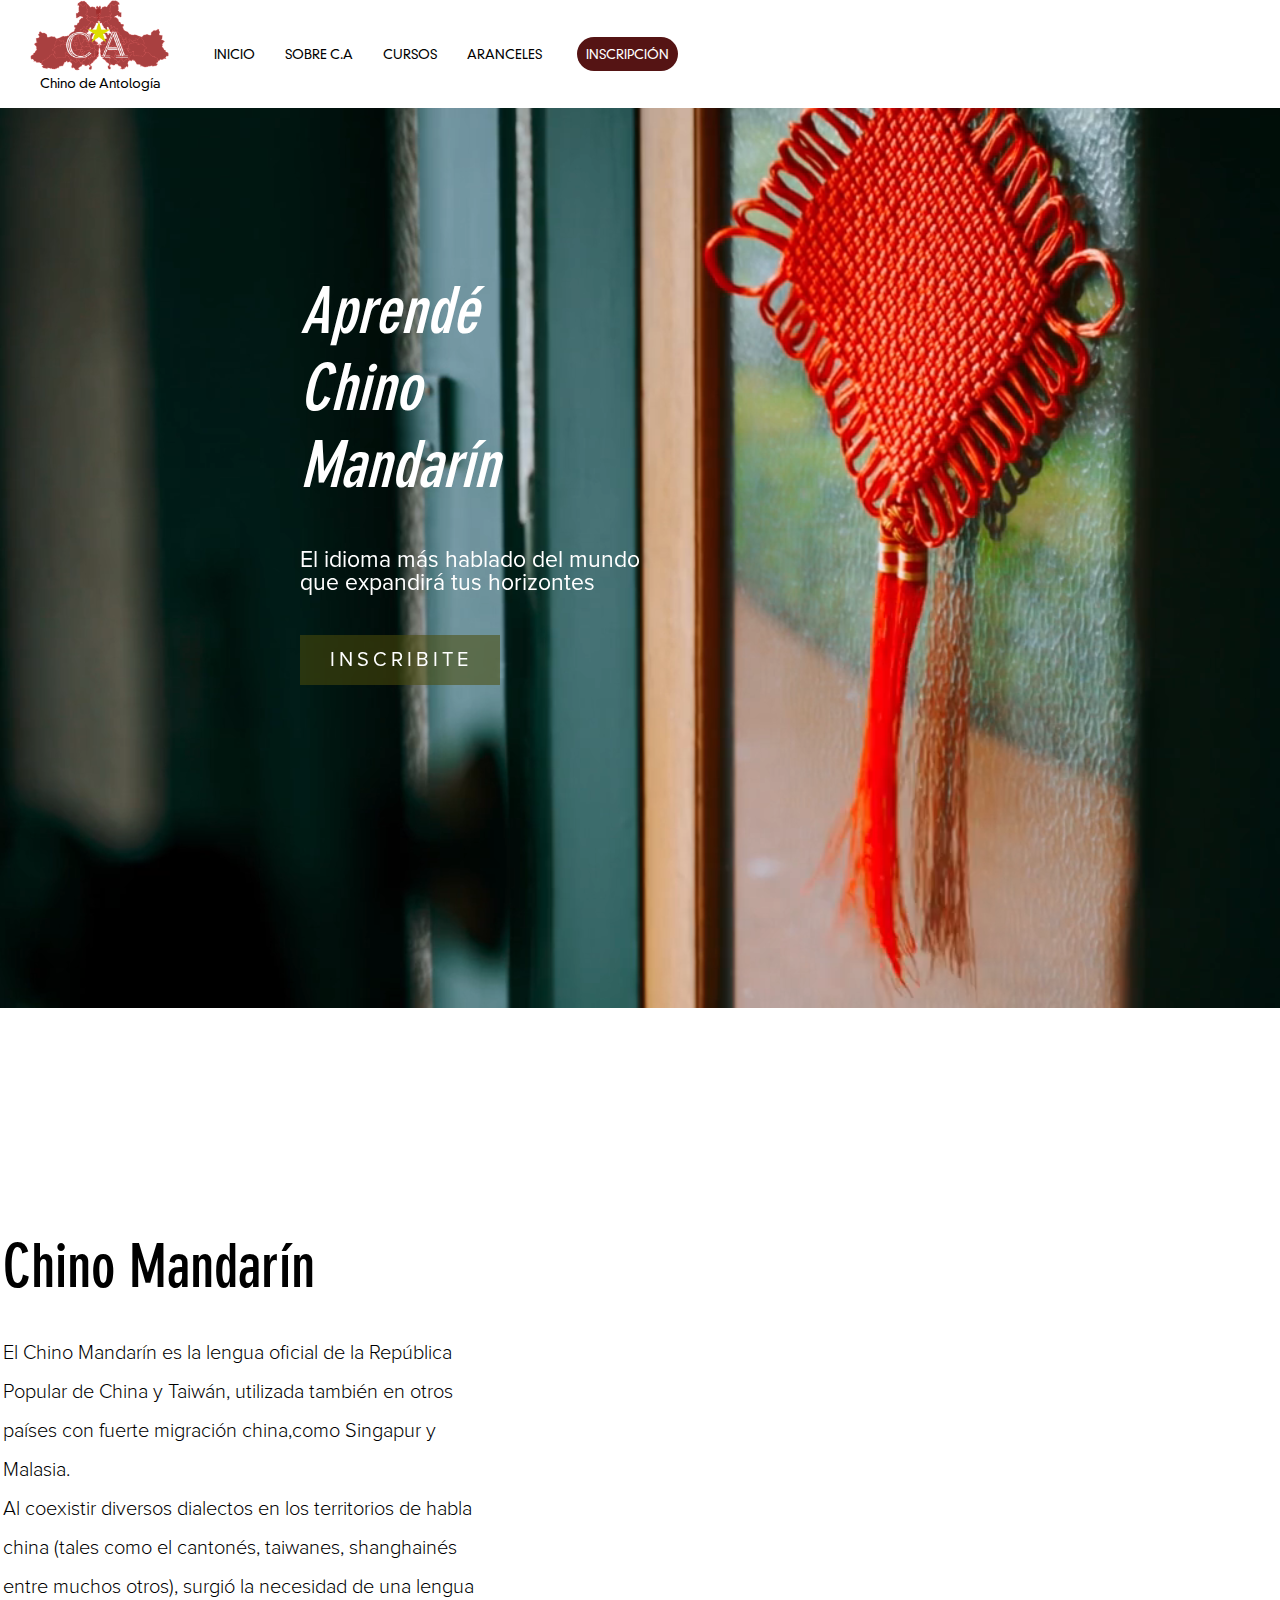
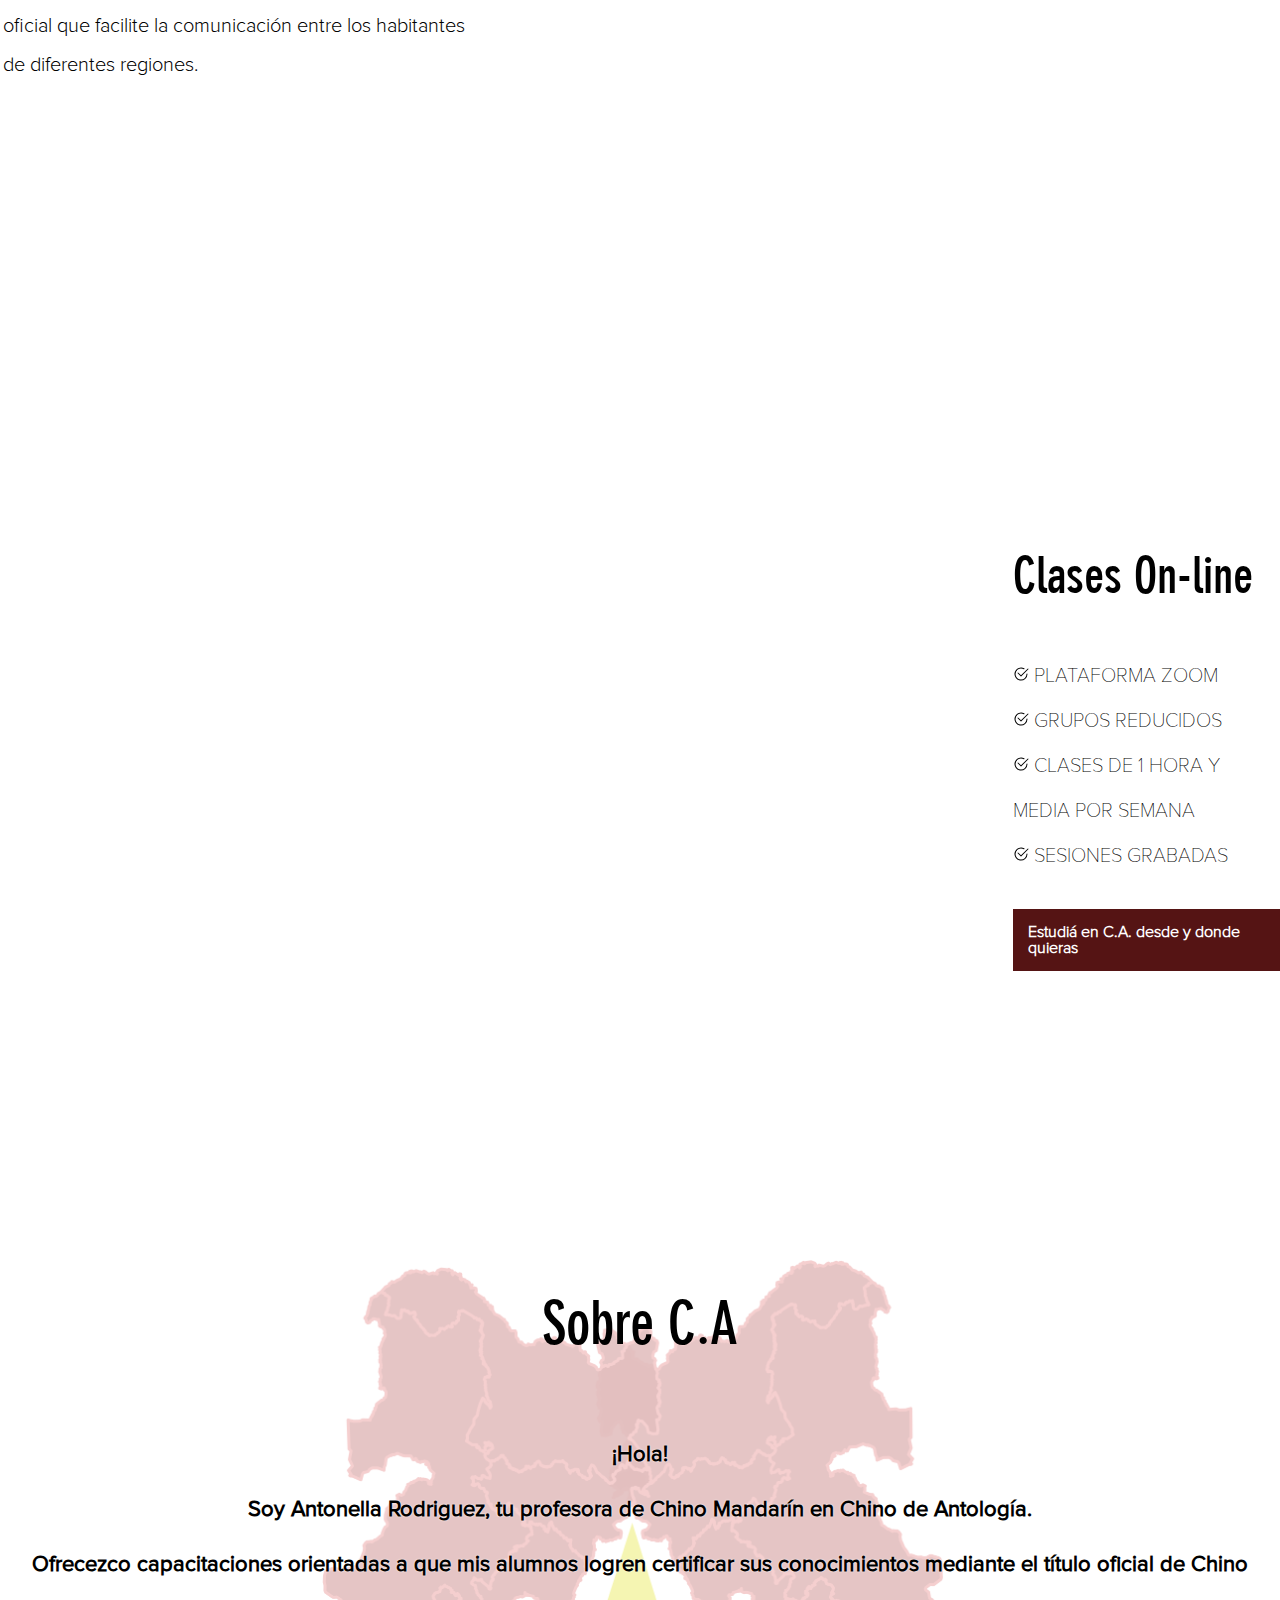
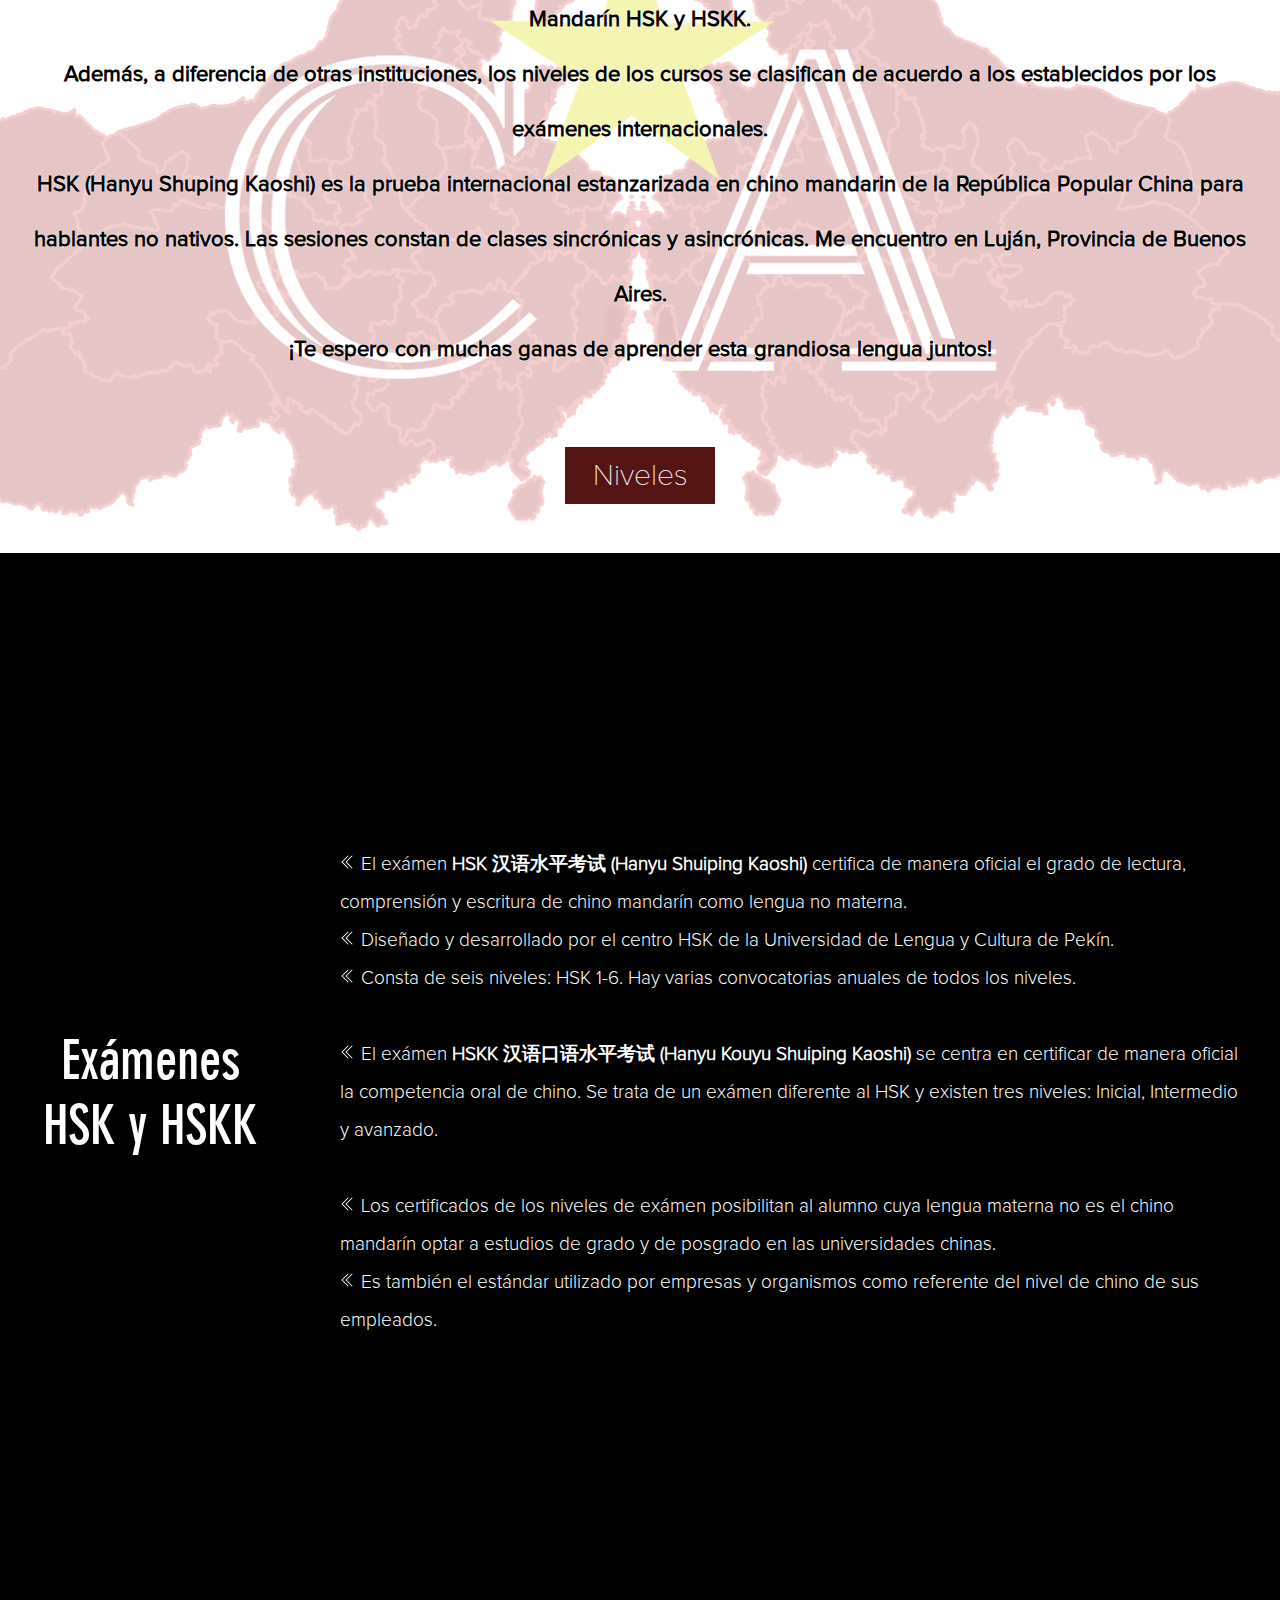
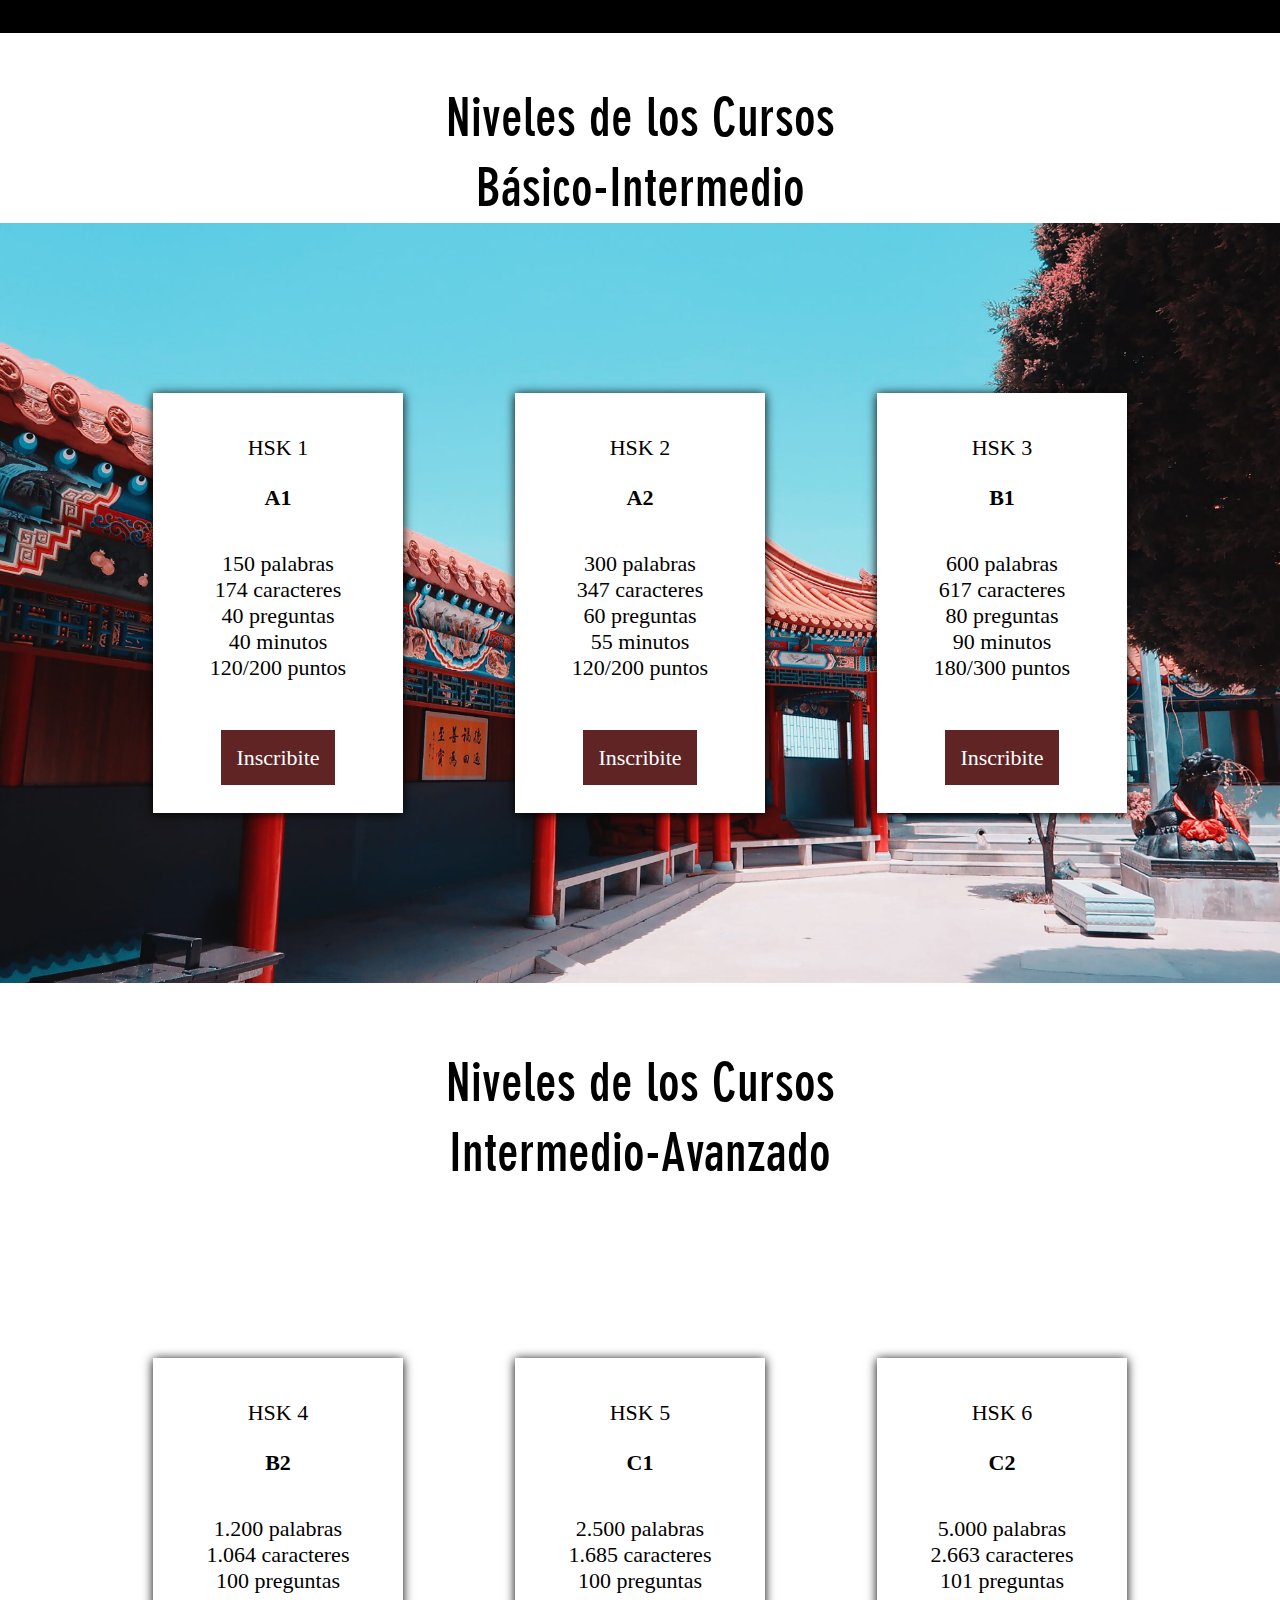
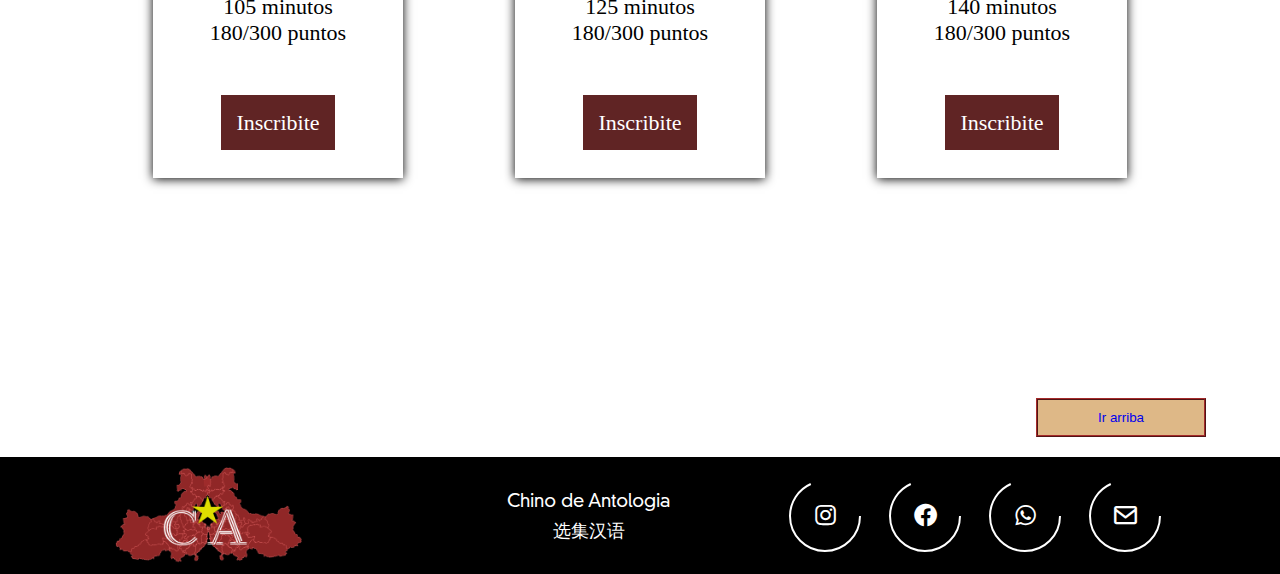
==== commit 910fe424: "Códigos listos. Sólo falta Media Queries" ====
--- a/index.html
+++ b/index.html
@@ -1,5 +1,5 @@
 <!DOCTYPE html>
-<html lang="en">
+<html lang="es">
 <head>
     <meta charset="UTF-8">
     <meta http-equiv="X-UA-Compatible" content="IE=edge">
@@ -15,7 +15,7 @@
 
 <body>
 
-<!-- <audio src="./assets/audio/audiodefondo.mp3" autoplay loop> </audio> -->
+<audio src="./assets/audio/audiodefondo.mp3" autoplay loop> </audio>
 
     <!-- HEADER -->
 
@@ -80,7 +80,7 @@
             </div>
 
             <div class="main2_img" data-aos="fade-left">
-                <img src="./assets/images/main2.jpg" alt="">
+                <img src="./assets/images/main2.jpg" alt="caracteres chinos">
             </div>
 
         </article>
@@ -89,14 +89,19 @@
     
     
 
+
+
     <!-- SECCION 2 -->
 
 
 
+
+
+
     <aside class="aside1">
 
         <div>    
-            <img src="./assets/images/aside1.jpg" alt="" class="img_aside" data-aos="fade-right">
+            <img src="./assets/images/aside1.jpg" alt="casas chinas tradicionales" class="img_aside" data-aos="fade-right">
         </div>
             
         <div class="online">
@@ -122,14 +127,17 @@
             <a href="./pages/form.html" target="_blank" rel="noopener noreferrer" class="a_online"> <p> Estudiá en C.A. desde y donde quieras </p> </a>
         </div>
 
-        
-
     </aside>
 
 
 
 
+
+
         <!-- SECCION 3 -->
+
+
+
 
 
     
@@ -141,11 +149,14 @@
             <p class="text_ca"> ¡Hola! <br> Soy Antonella Rodriguez, tu profesora de Chino Mandarín en Chino de Antología. <br> Ofrecezco capacitaciones orientadas a que mis alumnos logren certificar sus conocimientos mediante el título oficial de Chino Mandarín HSK y HSKK. <br> Además, a diferencia de otras instituciones, los niveles de los cursos se clasifican de acuerdo a los establecidos por los exámenes internacionales. <br> HSK (Hanyu Shuping Kaoshi) es la prueba internacional estanzarizada en chino mandarin de la República Popular China para hablantes no nativos. Las sesiones constan de clases sincrónicas y asincrónicas. Me encuentro en Luján, Provincia de Buenos Aires. <br>¡Te espero con muchas ganas de aprender esta grandiosa lengua juntos! </p> 
             <p class="level"> <a href="#courses" class="a_level"> Niveles </a> </p>
 
-            <img src="../assets/images/logo.png" alt="" class="img_fondo">
+            <img src="../assets/images/logo.png" alt="logotipo de C.A" class="img_fondo">
         </article>
 
     </section>
     
+    
+
+
     
 
 
@@ -161,33 +172,51 @@
         <h4> Exámenes HSK y HSKK </h4>
         
         <ol>
-            <li> <svg xmlns="http://www.w3.org/2000/svg" width="16" height="16" fill="currentColor" class="bi bi-chevron-double-left" viewBox="0 0 16 16">
-                <path fill-rule="evenodd" d="M8.354 1.646a.5.5 0 0 1 0 .708L2.707 8l5.647 5.646a.5.5 0 0 1-.708.708l-6-6a.5.5 0 0 1 0-.708l6-6a.5.5 0 0 1 .708 0z"/>
-                <path fill-rule="evenodd" d="M12.354 1.646a.5.5 0 0 1 0 .708L6.707 8l5.647 5.646a.5.5 0 0 1-.708.708l-6-6a.5.5 0 0 1 0-.708l6-6a.5.5 0 0 1 .708 0z"/>
-              </svg> </svg>  El exámen <b> HSK 汉语水平考试 (Hanyu Shuiping Kaoshi) </b> certifica de manera oficial el grado de lectura, comprensión y escritura de chino mandarín como lengua no materna. </li> 
-
-                <li> <svg xmlns="http://www.w3.org/2000/svg" width="16" height="16" fill="currentColor" class="bi bi-chevron-double-left" viewBox="0 0 16 16">
+                <li> 
+                    <svg xmlns="http://www.w3.org/2000/svg" width="16" height="16" fill="currentColor" class="bi bi-chevron-double-left" viewBox="0 0 16 16">
+                     <path fill-rule="evenodd" d="M8.354 1.646a.5.5 0 0 1 0 .708L2.707 8l5.647 5.646a.5.5 0 0 1-.708.708l-6-6a.5.5 0 0 1 0-.708l6-6a.5.5 0 0 1 .708 0z"/>
+                     <path fill-rule="evenodd" d="M12.354 1.646a.5.5 0 0 1 0 .708L6.707 8l5.647 5.646a.5.5 0 0 1-.708.708l-6-6a.5.5 0 0 1 0-.708l6-6a.5.5 0 0 1 .708 0z"/>
+                    </svg> </svg>  
+                    El exámen <b> HSK 汉语水平考试 (Hanyu Shuiping Kaoshi) </b> certifica de manera oficial el grado de lectura, comprensión y escritura de chino mandarín como lengua no materna. 
+                </li> 
+
+                <li> 
+                    <svg xmlns="http://www.w3.org/2000/svg" width="16" height="16" fill="currentColor" class="bi bi-chevron-double-left" viewBox="0 0 16 16">
                     <path fill-rule="evenodd" d="M8.354 1.646a.5.5 0 0 1 0 .708L2.707 8l5.647 5.646a.5.5 0 0 1-.708.708l-6-6a.5.5 0 0 1 0-.708l6-6a.5.5 0 0 1 .708 0z"/>
                     <path fill-rule="evenodd" d="M12.354 1.646a.5.5 0 0 1 0 .708L6.707 8l5.647 5.646a.5.5 0 0 1-.708.708l-6-6a.5.5 0 0 1 0-.708l6-6a.5.5 0 0 1 .708 0z"/>
-                  </svg> Diseñado y desarrollado por el centro HSK de la Universidad de Lengua y Cultura de Pekín.</li>
-
-                <li> <svg xmlns="http://www.w3.org/2000/svg" width="16" height="16" fill="currentColor" class="bi bi-chevron-double-left" viewBox="0 0 16 16">
+                    </svg> 
+                    Diseñado y desarrollado por el centro HSK de la Universidad de Lengua y Cultura de Pekín.
+                </li>
+
+                <li> 
+                    <svg xmlns="http://www.w3.org/2000/svg" width="16" height="16" fill="currentColor" class="bi bi-chevron-double-left" viewBox="0 0 16 16">
                     <path fill-rule="evenodd" d="M8.354 1.646a.5.5 0 0 1 0 .708L2.707 8l5.647 5.646a.5.5 0 0 1-.708.708l-6-6a.5.5 0 0 1 0-.708l6-6a.5.5 0 0 1 .708 0z"/>
                     <path fill-rule="evenodd" d="M12.354 1.646a.5.5 0 0 1 0 .708L6.707 8l5.647 5.646a.5.5 0 0 1-.708.708l-6-6a.5.5 0 0 1 0-.708l6-6a.5.5 0 0 1 .708 0z"/>
-                  </svg> Consta de seis niveles: HSK 1-6. Hay varias convocatorias anuales de todos los niveles. </li> <br>
-
-
-            <li> <svg xmlns="http://www.w3.org/2000/svg" width="16" height="16" fill="currentColor" class="bi bi-chevron-double-left" viewBox="0 0 16 16">
-                <path fill-rule="evenodd" d="M8.354 1.646a.5.5 0 0 1 0 .708L2.707 8l5.647 5.646a.5.5 0 0 1-.708.708l-6-6a.5.5 0 0 1 0-.708l6-6a.5.5 0 0 1 .708 0z"/>
-                <path fill-rule="evenodd" d="M12.354 1.646a.5.5 0 0 1 0 .708L6.707 8l5.647 5.646a.5.5 0 0 1-.708.708l-6-6a.5.5 0 0 1 0-.708l6-6a.5.5 0 0 1 .708 0z"/>
-              </svg>  El exámen <b>HSKK 汉语口语水平考试 (Hanyu Kouyu Shuiping Kaoshi) </b> se centra en certificar de manera oficial la competencia oral de chino. Se trata de un exámen diferente al HSK y existen tres niveles: Inicial, Intermedio y avanzado.</li> <br>
-
-                <li> <svg xmlns="http://www.w3.org/2000/svg" width="16" height="16" fill="currentColor" class="bi bi-chevron-double-left" viewBox="0 0 16 16">
+                    </svg> 
+                    Consta de seis niveles: HSK 1-6. Hay varias convocatorias anuales de todos los niveles. 
+                </li> <br>
+
+
+                <li> 
+                    <svg xmlns="http://www.w3.org/2000/svg" width="16" height="16" fill="currentColor" class="bi bi-chevron-double-left" viewBox="0 0 16 16">
+                     <path fill-rule="evenodd" d="M8.354 1.646a.5.5 0 0 1 0 .708L2.707 8l5.647 5.646a.5.5 0 0 1-.708.708l-6-6a.5.5 0 0 1 0-.708l6-6a.5.5 0 0 1 .708 0z"/>
+                     <path fill-rule="evenodd" d="M12.354 1.646a.5.5 0 0 1 0 .708L6.707 8l5.647 5.646a.5.5 0 0 1-.708.708l-6-6a.5.5 0 0 1 0-.708l6-6a.5.5 0 0 1 .708 0z"/>
+                    </svg>  
+                    El exámen <b>HSKK 汉语口语水平考试 (Hanyu Kouyu Shuiping Kaoshi) </b> se centra en certificar de manera oficial la competencia oral de chino. Se trata de un exámen diferente al HSK y existen tres niveles: Inicial, Intermedio y avanzado.
+                </li> <br>
+
+                <li> 
+                    <svg xmlns="http://www.w3.org/2000/svg" width="16" height="16" fill="currentColor" class="bi bi-chevron-double-left" viewBox="0 0 16 16">
                     <path fill-rule="evenodd" d="M8.354 1.646a.5.5 0 0 1 0 .708L2.707 8l5.647 5.646a.5.5 0 0 1-.708.708l-6-6a.5.5 0 0 1 0-.708l6-6a.5.5 0 0 1 .708 0z"/>
                     <path fill-rule="evenodd" d="M12.354 1.646a.5.5 0 0 1 0 .708L6.707 8l5.647 5.646a.5.5 0 0 1-.708.708l-6-6a.5.5 0 0 1 0-.708l6-6a.5.5 0 0 1 .708 0z"/>
-                  </svg> Los certificados de los niveles de exámen posibilitan al alumno cuya lengua materna no es el chino mandarín optar a estudios de grado y de posgrado en las universidades chinas. </li>
-
-                <li> <svg xmlns="http://www.w3.org/2000/svg" width="16" height="16" fill="currentColor" class="bi bi-chevron-double-left" viewBox="0 0 16 16"> <path fill-rule="evenodd" d="M8.354 1.646a.5.5 0 0 1 0 .708L2.707 8l5.647 5.646a.5.5 0 0 1-.708.708l-6-6a.5.5 0 0 1 0-.708l6-6a.5.5 0 0 1 .708 0z"/> <path fill-rule="evenodd" d="M12.354 1.646a.5.5 0 0 1 0 .708L6.707 8l5.647 5.646a.5.5 0 0 1-.708.708l-6-6a.5.5 0 0 1 0-.708l6-6a.5.5 0 0 1 .708 0z"/> </svg> Es también el estándar utilizado por empresas y organismos como referente del nivel de chino de sus empleados. </li>
+                    </svg> 
+                    Los certificados de los niveles de exámen posibilitan al alumno cuya lengua materna no es el chino mandarín optar a estudios de grado y de posgrado en las universidades chinas. 
+                </li>
+
+                <li> 
+                    <svg xmlns="http://www.w3.org/2000/svg" width="16" height="16" fill="currentColor" class="bi bi-chevron-double-left" viewBox="0 0 16 16"> <path fill-rule="evenodd" d="M8.354 1.646a.5.5 0 0 1 0 .708L2.707 8l5.647 5.646a.5.5 0 0 1-.708.708l-6-6a.5.5 0 0 1 0-.708l6-6a.5.5 0 0 1 .708 0z"/> <path fill-rule="evenodd" d="M12.354 1.646a.5.5 0 0 1 0 .708L6.707 8l5.647 5.646a.5.5 0 0 1-.708.708l-6-6a.5.5 0 0 1 0-.708l6-6a.5.5 0 0 1 .708 0z"/> </svg> 
+                    Es también el estándar utilizado por empresas y organismos como referente del nivel de chino de sus empleados. 
+                </li>
         </ol>
     </article>
 
@@ -197,7 +226,12 @@
 
 
 
+
 <!-- SECCION 5 -->
+
+
+
+
 
 
     <section>
@@ -206,6 +240,7 @@
             <h3> Niveles de los Cursos <br> Básico-Intermedio</h3>
             
                 <div class="grid-container1">
+
 
                     <div class="box1">
                         <p>HSK 1 </p>
@@ -235,11 +270,11 @@
                                 <li>120/200 puntos</li>
                             </ol>
 
-                            <p> <a href="./pages/form.html" target="_blank" rel="noopener noreferrer" class="hsk2"> Inscribite </a> </p>
-                        </div>
+                        <p> <a href="./pages/form.html" target="_blank" rel="noopener noreferrer" class="hsk2"> Inscribite </a> </p>
+                    </div>
                         
                         
-                        <div class="box3">
+                    <div class="box3">
 
                             <p>HSK 3 </p>
                             <p> <b> B1 </b></p>
@@ -252,11 +287,10 @@
                             </ol>
 
                             <p> <a href="./pages/form.html" target="_blank" rel="noopener noreferrer" class="hsk3"> Inscribite </a> </p>
-                        </div>
+                    </div>
                         
-                    </div>
-
-            <img src="" alt="">
+
+                </div>
             
         </article>
         
@@ -265,7 +299,11 @@
 
 
 
+
+
     <!-- SECCION 6 -->
+
+
 
 
 
@@ -277,6 +315,7 @@
             <div class="grid-container2"> 
 
                 <div class="box4">
+
                     <p>HSK 4 </p>
                     <p> <b> B2 </b></p>
                     <ol>
@@ -323,45 +362,12 @@
         
            
          
-        
-<!-- SECCION 7 -->
-
-
-
-
-    
-    <!-- <section>
-        
-        <article class="article4">
-            <h5> Aranceles </h5> -->
-                
-                    <!-- <div class="month ">
-                        <h6> SUSCRIPCION <br> MENSUAL </h6>
-                        <p class="st_p"> $ / mes</p>
-                        <p class="nd_p"> Todos los medios de pago. </p> 
-                        <p> Desde marzo hasta diciembre. <br> ¡Descanso en vacaciones de verano y vacaciones de invierno. </p>
-                    </div> -->
-                    
-                    <!-- <div class="year ">
-                        <h7> SUSCRIPCION <br> ANUAL </h7>
-                        <p class="st_pp"> $ / año</p>
-                        <p class="nd_p"> Todos los medios de pago. </p> 
-                        <p> Desde marzo hasta diciembre. <br> ¡Descanso en vacaciones de verano y vacaciones de invierno. </p>
-                    </div> -->
-                    
-                
-        <!-- </article>
-        
-    </section> --> -->
-
-
-
-
-
-
-
-
-    <!-- BOTON -->
+
+
+
+
+
+    <!-- BOTON IR ARRIBA-->
     
 
 
@@ -378,6 +384,7 @@
 
 
 
+
     <!-- PIE DE PAGINA-->
 
 
@@ -389,7 +396,7 @@
         
         <div class="footer-container">
 
-            <img src="assets/images/logo_oscuro.png" class="dark_logo">
+            <img src="assets/images/logo_oscuro.png" class="dark_logo" alt="logotipo C.A">
 
             <div class="footer_div">
                 <span>Chino de Antologia</span>
@@ -399,7 +406,13 @@
 
 
 
+
+
 <!-- ICONOS -->
+
+
+
+
 
         <div class="main_ico">
 
@@ -417,7 +430,10 @@
             </div>
 
 
+
         <!-- FACEBOOK -->
+
+
     
             <div class="icon">
 
@@ -430,7 +446,10 @@
                 </a>
             </div>
 
-        <!-- WSP -->
+
+
+
+        <!-- WHATSAPP -->
 
     
             <div class="icon">
@@ -442,6 +461,9 @@
                     <i class='bx bxl-whatsapp' ></i>
                 </a>
             </div>
+
+
+
 
         <!-- GMAIL -->
 
--- a/css/style.css
+++ b/css/style.css
@@ -11,6 +11,7 @@
 
 
 
+
 @font-face {
     font-family: neuzeit;
     src: url(../fonts/neuzeit.ttf);
@@ -48,6 +49,8 @@
 a{
     text-decoration: none;
 }
+
+
 
 
 
@@ -154,6 +157,7 @@
 
 
 
+
     
 .text_header {
     color: white; 
@@ -411,6 +415,7 @@
 
 
 /* SECCION 5 y SECCION 6 */
+
 
 
 
@@ -617,12 +622,12 @@
     margin-bottom: 20px;
     background-color:burlywood;
     border: ridge 2px brown;
-    transition: all .5s ease-out;
+    transition: font-size 500ms linear 0s;
 }
 
 
 .up:hover {
-    transform: translateX(14%);   
+    font-size: 20px;   
 }
 
 
@@ -661,8 +666,6 @@
 
 
 }
-
-
 
 
 
